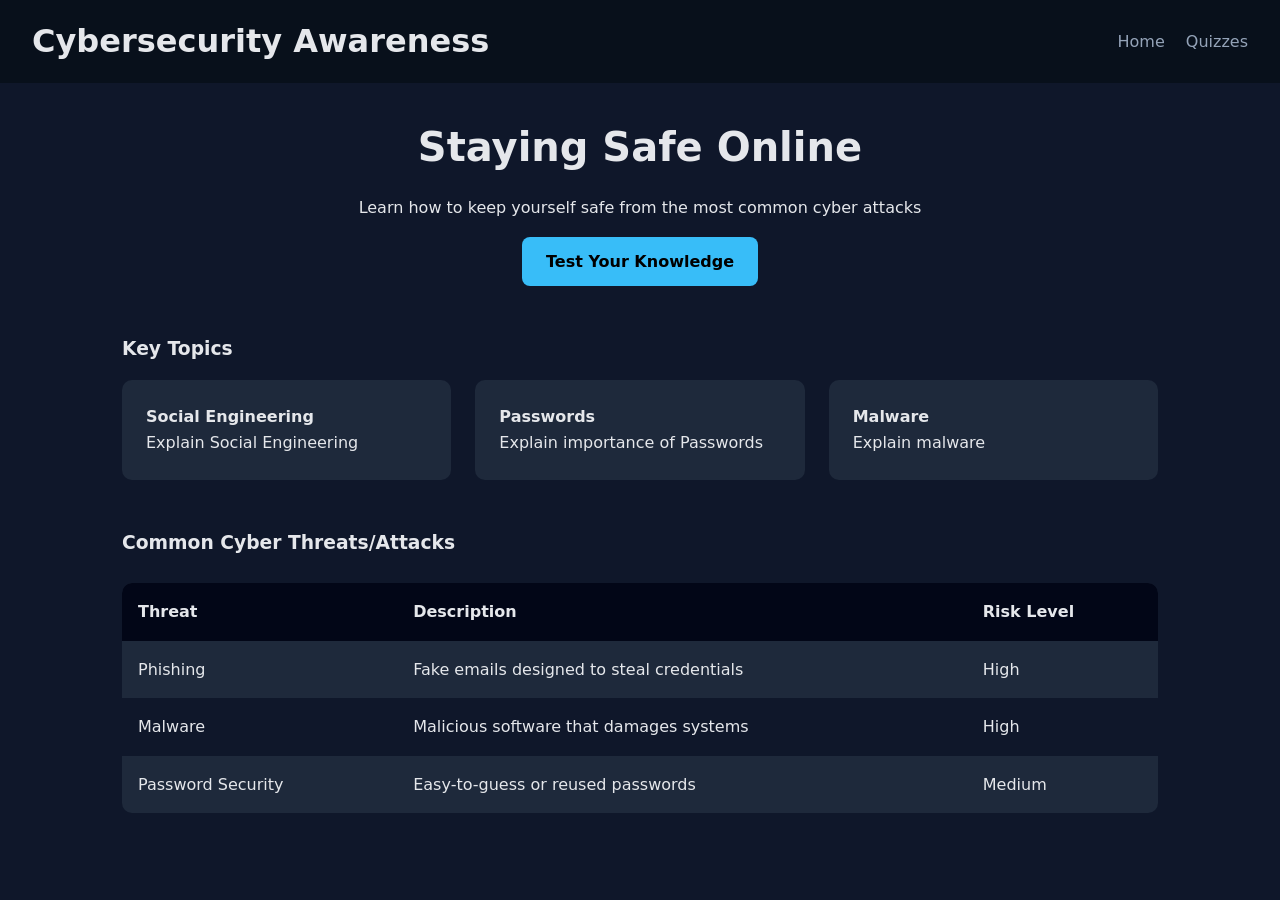
==== index.html @ 4591b117 "Add files via upload" ====
<!DOCTYPE html>
<html>
<head>
    <title>Cybersecurity Awareness</title>
    <meta charset="UTF-8">
    <meta name="description" content="Cybersecurity Awareness site with interactive quizzes">
    <meta name="keywords" content="Team 1, Cyber, Cybersecurity, Computers">
    <meta name="authors" content="Hunter Li, Adrianna Santillo-Ponder, Wade Mattingly, Olivia Seaman, Zion Telesford">
    <meta name="viewport" content="width=device-width, initial-scale=1.0">
    <link rel="stylesheet" href="style.css">
</head>

<body>

<header class="site-header">
    <h1>Cybersecurity Awareness</h1>
    <nav>
        <a href="index.html">Home</a>
        <div class="dropdown">
            <a href="quizzes.html">Quizzes</a>
            <div class="dropdown-content">
                <a href="quiz/social.html">Social Engineering</a>
                <a href="quiz/password.html">Passwords</a>
                <a href="quiz/malware.html">Malware</a>
            </div>
        </div>
    </nav>
</header>
    
<main class="container">
    <section class="hero">
        <h2>Staying Safe Online</h2>
        <p>Learn how to keep yourself safe from the most common cyber attacks</p>
        <a class="btn primary" href="quizzes.html">Test Your Knowledge</a>
    </section>

    <section class="topics">
        <h3>Key Topics</h3>
        <div class="card-grid">
            <article class="card">
                <h4>Social Engineering</h4>
                <p>Explain Social Engineering</p>
            </article>
            <article class="card">
                <h4>Passwords</h4>
                <p>Explain importance of Passwords</p>
            </article>
            <article class="card">
                <h4>Malware</h4>
                <p>Explain malware</p>
            </article>
        </div>
    </section>

    <section class="table-section">
        <h3>Common Cyber Threats/Attacks</h3>
        <br>
        <table class="threat-table">
            <thead>
                <tr>
                    <th>Threat</th>
                    <th>Description</th>
                    <th>Risk Level</th>
                </tr>
            </thead>
            <tbody>
                <tr>
                    <td>Phishing</td>
                    <td>Fake emails designed to steal credentials</td>
                    <td>High</td>
                </tr>
                <tr>
                    <td>Malware</td>
                    <td>Malicious software that damages systems</td>
                    <td>High</td>
                </tr>
                <tr>
                    <td>Password Security</td>
                    <td>Easy-to-guess or reused passwords</td>
                    <td>Medium</td>
                </tr>
            </tbody>
        </table>
    </section>
</main>
    
</body>

</html>
---- style.css ----
:root {
    --bg: #0f172a;
    --card: #1e293b;
    --accent: #38bdf8;
    --text: #e5e7eb;
    --muted: #94a3b8;
}

* {
    box-sizing: border-box;
    margin: 0;
    padding: 0;
    font-family: system-ui, sans-serif;
}

body {
    background: var(--bg);
    color: var(--text);
    line-height: 1.6;
}

.site-header {
    background: rgba(0, 7, 10, 0.454);
    padding: 1rem 2rem;
    display: flex;
    justify-content: space-between;
    align-items: center;
}

.site-header nav a {
    color: var(--muted);
    margin-left: 1rem;
    text-decoration: none;
}

.site-header nav a:hover {
    color: var(--accent);
}

.container {
    max-width: 1100px;
    margin: auto;
    padding: 2rem;
}

.hero {
    text-align: center;
    margin-bottom: 3rem; 
}

.hero h2 {
    font-size: 2.5rem;
    margin-bottom: 1rem;
}

.hero p {
    margin-bottom: 1rem;
}

.topics h3 {
    margin-bottom: 1rem;
}

.card-grid {
    display: grid;
    grid-template-columns: repeat(auto-fit, minmax(250px, 1fr));
    gap: 1.5rem;
}

.card {
    background: var(--card);
    padding: 1.5rem;
    border-radius: 10px;
    text-decoration: none;
    color: var(--text)
}

.card:hover {
    transform: translateY(-5px);
    box-shadow: 0 0 20px rgba(56, 189, 248, 0.3);
}

.card:visited {
    color: var(--text)
}

.quiz-card {
    background: var(--card);
    padding: 2rem;
    border-radius: 12px;
    max-width: 600px;
    margin: auto;
}

.question {
    font-size: 1.2rem;
    margin-bottom: 1rem;
}

.option {
    display: block;
    margin-bottom: 0.75rem;
    cursor: pointer;
}

.option input {
    margin-right: 0.5rem;
}

.btn {
    display: inline-block;
    padding: 0.75rem 1.5rem;
    border-radius: 8px;
    text-decoration: none;
    font-weight: bold;
}

.primary {
    background: var(--accent);
    color: black;
}

.secondary {
    background: rgba(10, 11, 55, 0.676);
    color: var(--muted);
    border: none;
}

.table-section {
    margin-top: 3rem;
}
  
.threat-table {
    width: 100%;
    border-collapse: collapse;
    background: var(--card);
    border-radius: 10px;
    overflow: hidden;
}
  
.threat-table th,
.threat-table td {
    padding: 1rem;
    text-align: left;
}
  
.threat-table thead {
    background: #020617;
}
  
.threat-table tr:nth-child(even) {
    background: #0f172a;
}

.dropdown {
    position: relative;
    display: inline-block;
}

.dropdown-content {
    display: none;
    position: absolute;
    top: 100%;
    right: 0;
    z-index: 1000;
    background: var(--card);
    min-width: 160px;
    border-radius: 8px;
    padding: 0.5rem 0;
    white-space: nowrap;
}

.dropdown-content a {
    display: block;
    padding: 0.5rem 1rem;
    color: var(--text);
    text-decoration: none;
}

.dropdown-content a:hover {
    background: rgba(255,255,255,0.05);
}

.dropdown:hover .dropdown-content {
    display: block;
}

.quiz-menu {
    margin-top: 2rem;
}

.quiz-menu h2 {
    margin-bottom: 0.5rem;
}

.quiz-menu p {
    margin-bottom: 1rem;
}
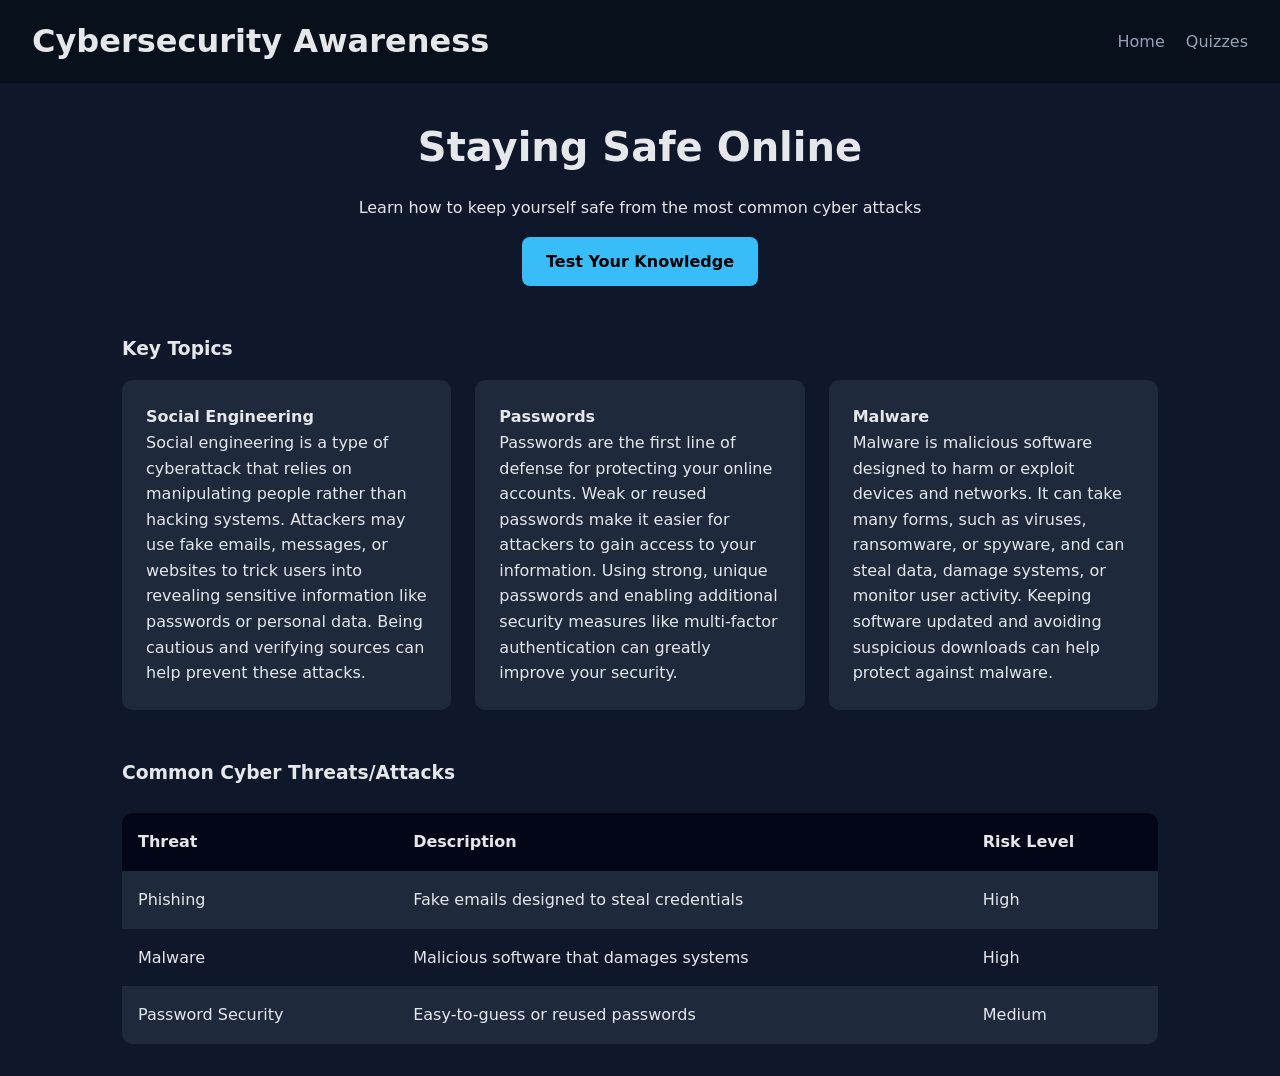
==== commit 0a63c8c3: "Update index.html" ====
--- a/index.html
+++ b/index.html
@@ -39,15 +39,20 @@
         <div class="card-grid">
             <article class="card">
                 <h4>Social Engineering</h4>
-                <p>Explain Social Engineering</p>
+                <p>Social engineering is a type of cyberattack that relies on manipulating people rather than hacking systems. 
+                    Attackers may use fake emails, messages, or websites to trick users into revealing sensitive information like passwords or personal 
+                    data. Being cautious and verifying sources can help prevent these attacks.</p>
             </article>
             <article class="card">
                 <h4>Passwords</h4>
-                <p>Explain importance of Passwords</p>
+                <p>Passwords are the first line of defense for protecting your online accounts. Weak or reused passwords make it easier for attackers to 
+                    gain access to your information. Using strong, unique passwords and enabling additional security measures like multi-factor 
+                    authentication can greatly improve your security.</p>
             </article>
             <article class="card">
                 <h4>Malware</h4>
-                <p>Explain malware</p>
+                <p>Malware is malicious software designed to harm or exploit devices and networks. It can take many forms, such as viruses, ransomware, or spyware, 
+                    and can steal data, damage systems, or monitor user activity. Keeping software updated and avoiding suspicious downloads can help protect against malware.</p>
             </article>
         </div>
     </section>
@@ -86,4 +91,4 @@
     
 </body>
 
-</html>+</html>
